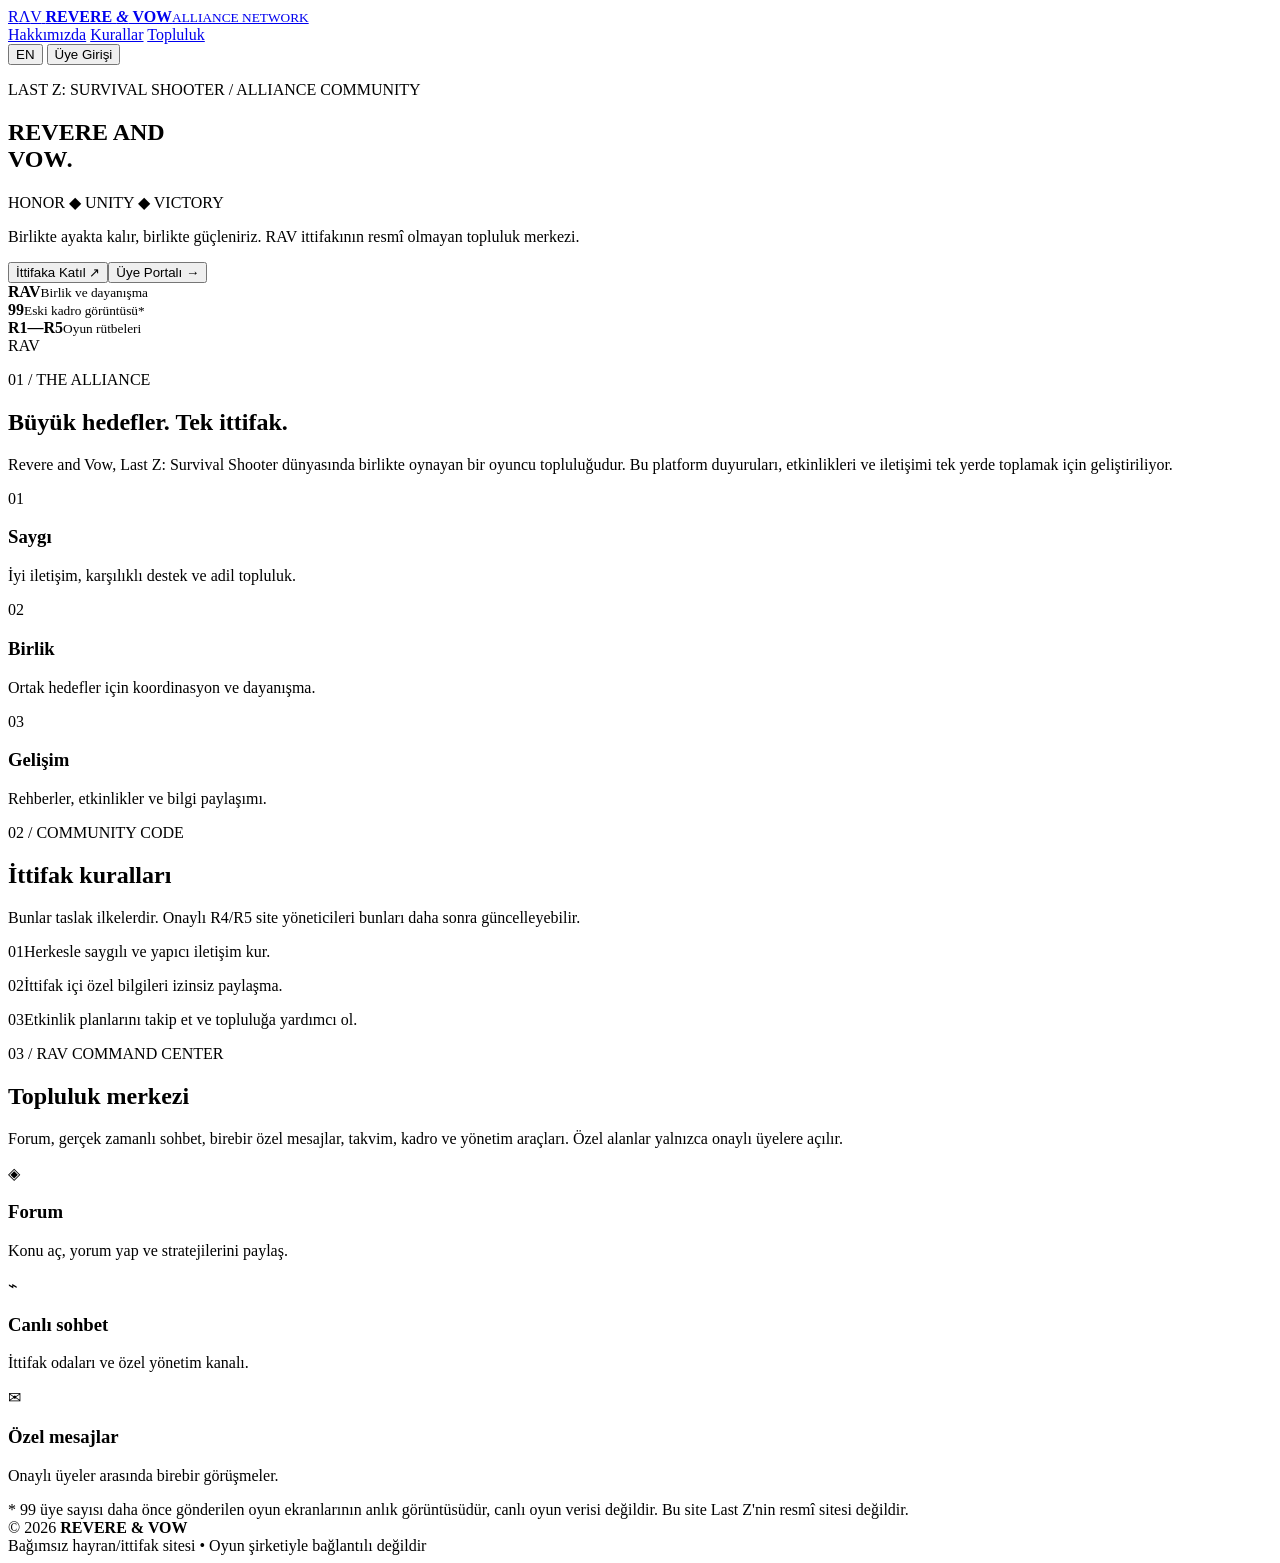
==== public/index.html @ 0aa97589 "feat: publish RAV V3 site asset public/index.html" ====
<!doctype html>
<html lang="tr">
<head>
<meta charset="utf-8" />
<meta name="viewport" content="width=device-width, initial-scale=1" />
<meta name="theme-color" content="#101418" />
<meta name="description" content="Revere and Vow (RAV) — bağımsız Last Z ittifak topluluğu." />
<title>Revere and Vow | RAV Alliance</title>
<link rel="stylesheet" href="assets/styles.css" />
</head>
<body>
<div class="topline"></div>
<header class="header">
 <div class="container headerbar">
  <a href="#home" class="brand" id="go-home" aria-label="Revere and Vow — ana sayfa">
   <span class="crest">R<span>Λ</span>V</span>
   <span><strong>REVERE <em>&</em> VOW</strong><small>ALLIANCE NETWORK</small></span>
  </a>
  <nav class="topnav" aria-label="Ana menü" id="topnav">
   <a href="#about" data-t="aboutNav">Hakkımızda</a>
   <a href="#rules" data-t="rulesNav">Kurallar</a>
   <a href="#features" data-t="featuresNav">Topluluk</a>
  </nav>
  <div class="topactions">
   <button id="lang-toggle" class="outline small" type="button" aria-label="Switch language">EN</button>
   <button id="login-top" class="gold small" type="button">Üye Girişi</button>
  </div>
 </div>
</header>
<div id="toast" role="status" aria-live="polite" class="toast" hidden></div>
<main id="public-screen">
 <section id="home" class="hero">
  <div class="mesh"></div><div class="horizon"></div>
  <div class="container hero-content">
   <p class="eyebrow"><span class="spark"></span> LAST Z: SURVIVAL SHOOTER <span class="dotsep">/</span> ALLIANCE COMMUNITY</p>
   <div class="hero-line"></div>
   <h1>REVERE <span>AND</span><br /><b>VOW</b><i class="accent">.</i></h1>
   <p class="tagline">HONOR <span>◆</span> UNITY <span>◆</span> VICTORY</p>
   <p class="hero-desc" data-t="heroDesc">Birlikte ayakta kalır, birlikte güçleniriz. RAV ittifakının resmî olmayan topluluk merkezi.</p>
   <div class="cta"><button class="gold" id="join-btn" type="button" data-t="joinBtn">İttifaka Katıl <span aria-hidden="true">↗</span></button><button class="outline" id="member-btn" type="button" data-t="memberBtn">Üye Portalı →</button></div>
   <div class="metricrow"><div><strong>RAV</strong><small data-t="metric1">Birlik ve dayanışma</small></div><div><strong>99</strong><small data-t="metric2">Eski kadro görüntüsü*</small></div><div><strong>R1—R5</strong><small data-t="metric3">Oyun rütbeleri</small></div></div>
  </div>
  <div class="hero-watermark" aria-hidden="true">RAV</div>
 </section>
 <section id="about" class="section"><div class="container"><p class="kicker">01 / THE ALLIANCE</p><h2 data-t="aboutTitle">Büyük hedefler. Tek ittifak.</h2><p class="section-intro" data-t="aboutBody">Revere and Vow, Last Z: Survival Shooter dünyasında birlikte oynayan bir oyuncu topluluğudur. Bu platform duyuruları, etkinlikleri ve iletişimi tek yerde toplamak için geliştiriliyor.</p><div class="features-grid"><article class="feature"><span>01</span><h3 data-t="card1">Saygı</h3><p data-t="card1b">İyi iletişim, karşılıklı destek ve adil topluluk.</p></article><article class="feature"><span>02</span><h3 data-t="card2">Birlik</h3><p data-t="card2b">Ortak hedefler için koordinasyon ve dayanışma.</p></article><article class="feature"><span>03</span><h3 data-t="card3">Gelişim</h3><p data-t="card3b">Rehberler, etkinlikler ve bilgi paylaşımı.</p></article></div></div></section>
 <section id="rules" class="section dark-section"><div class="container twin"><div><p class="kicker">02 / COMMUNITY CODE</p><h2 data-t="rulesTitle">İttifak kuralları</h2><p data-t="rulesIntro">Bunlar taslak ilkelerdir. Onaylı R4/R5 site yöneticileri bunları daha sonra güncelleyebilir.</p></div><div class="rules"><p><span>01</span><span data-t="ruleA">Herkesle saygılı ve yapıcı iletişim kur.</span></p><p><span>02</span><span data-t="ruleB">İttifak içi özel bilgileri izinsiz paylaşma.</span></p><p><span>03</span><span data-t="ruleC">Etkinlik planlarını takip et ve topluluğa yardımcı ol.</span></p></div></div></section>
 <section id="features" class="section"><div class="container"><p class="kicker">03 / RAV COMMAND CENTER</p><h2 data-t="communityTitle">Topluluk merkezi</h2><p class="section-intro" data-t="communityDesc">Forum, gerçek zamanlı sohbet, birebir özel mesajlar, takvim, kadro ve yönetim araçları. Özel alanlar yalnızca onaylı üyelere açılır.</p><div class="features-grid compact"><div class="feature"><span>◈</span><h3 data-t="fForum">Forum</h3><p data-t="fForumB">Konu aç, yorum yap ve stratejilerini paylaş.</p></div><div class="feature"><span>⌁</span><h3 data-t="fChat">Canlı sohbet</h3><p data-t="fChatB">İttifak odaları ve özel yönetim kanalı.</p></div><div class="feature"><span>✉</span><h3 data-t="fDM">Özel mesajlar</h3><p data-t="fDMB">Onaylı üyeler arasında birebir görüşmeler.</p></div></div></div></section>
 <div class="container disclaimer">* <span data-t="snapshotNote">99 üye sayısı daha önce gönderilen oyun ekranlarının anlık görüntüsüdür, canlı oyun verisi değildir. Bu site Last Z'nin resmî sitesi değildir.</span></div>
</main>
<main id="app-screen" hidden><div class="container" id="app-root"></div></main>
<footer><div class="container footerbar"><div>© 2026 <strong>REVERE & VOW</strong></div><div data-t="footerNote">Bağımsız hayran/ittifak sitesi • Oyun şirketiyle bağlantılı değildir</div></div></footer>
<dialog id="auth-dialog" class="auth-dialog"><button type="button" id="close-auth" class="cross" aria-label="Kapat">×</button><div id="auth-content"></div></dialog>
<script type="module" src="assets/app.js"></script>
</body>
</html>
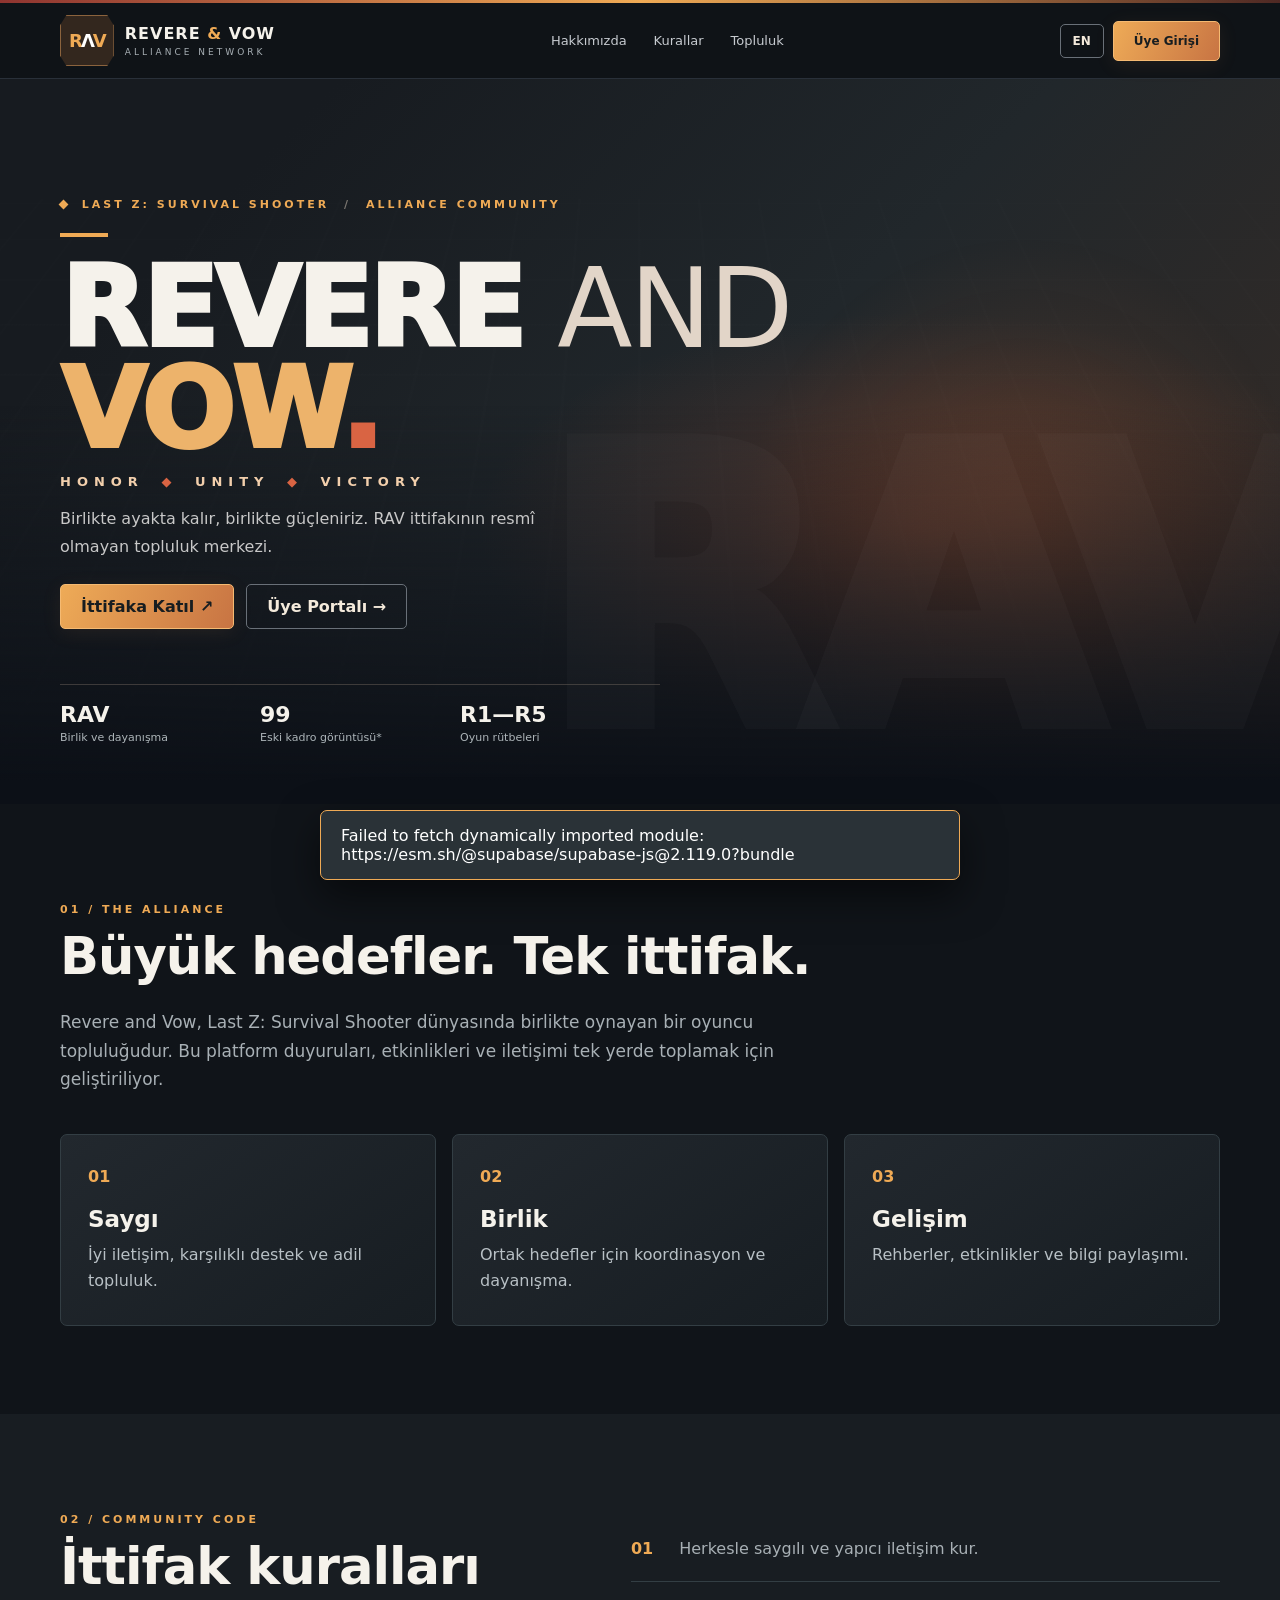
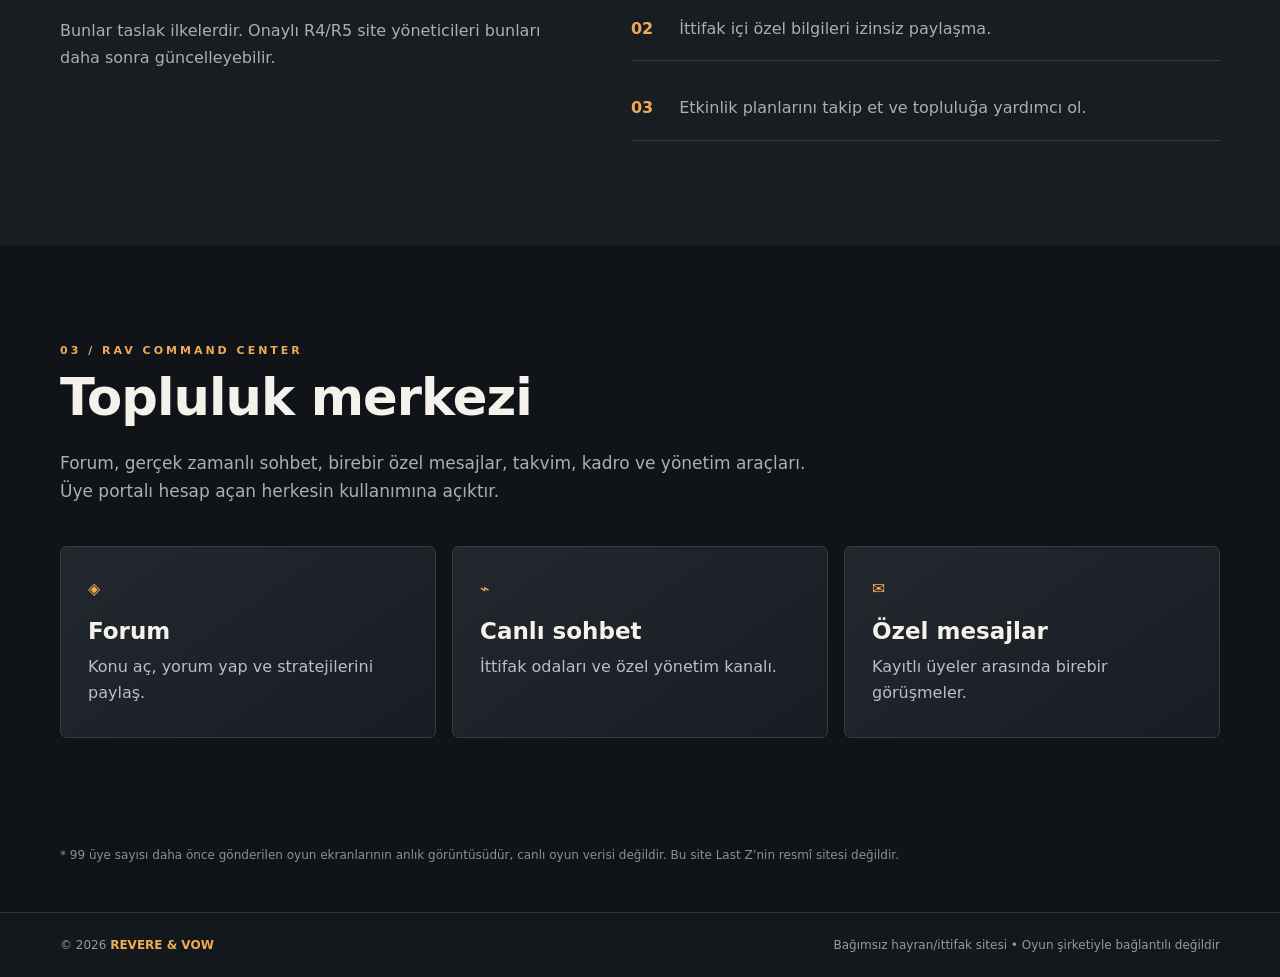
==== commit e92560a4: "feat: add alliance anthem welcome prompt and persistent player to site" ====
--- a/public/index.html
+++ b/public/index.html
@@ -50,6 +50,27 @@
 <main id="app-screen" hidden><div class="container" id="app-root"></div></main>
 <footer><div class="container footerbar"><div>© 2026 <strong>REVERE & VOW</strong></div><div data-t="footerNote">Bağımsız hayran/ittifak sitesi • Oyun şirketiyle bağlantılı değildir</div></div></footer>
 <dialog id="auth-dialog" class="auth-dialog"><button type="button" id="close-auth" class="cross" aria-label="Kapat">×</button><div id="auth-content"></div></dialog>
+<!-- Alliance anthem: playback requires visitor interaction on mobile browsers. -->
+<audio id="rav-anthem" src="assets/rav-marsi.mp3" preload="none" loop></audio>
+<aside class="rav-anthem-welcome" id="rav-music-welcome" hidden aria-label="İttifak marşı">
+ <div class="rav-anthem-welcome-label">♫ &nbsp; RAV MARŞI · ALLIANCE ANTHEM</div>
+ <p>Revere &amp; Vow marşını dinlemek ister misin?</p>
+ <div class="rav-anthem-buttons">
+  <button class="rav-anthem-start" id="rav-music-start" type="button">▶ Marşı Başlat</button>
+  <button class="rav-anthem-skip" id="rav-music-skip" type="button">Sessiz Devam Et</button>
+ </div>
+</aside>
+<div class="rav-music-player" id="rav-music-player" hidden role="group" aria-label="RAV marşı müzik kontrolü">
+ <span class="rav-music-symbol" aria-hidden="true">♫</span>
+ <div class="rav-music-info">
+  <strong>RAV MARŞI</strong>
+  <small id="rav-music-status" aria-live="polite">Marş hazır</small>
+ </div>
+ <button type="button" class="rav-music-play" id="rav-music-toggle" aria-pressed="false">▶ Marşı Çal</button>
+ <button type="button" class="rav-music-mute" id="rav-music-mute" aria-label="Sesi kapat">🔊</button>
+ <input type="range" id="rav-music-volume" aria-label="Müzik ses seviyesi" min="0" max="100" value="35" />
+</div>
+<script src="assets/music.js" defer></script>
 <script type="module" src="assets/app.js"></script>
 </body>
 </html>
--- a/public/assets/styles.css
+++ b/public/assets/styles.css
@@ -0,0 +1 @@
+:root{color-scheme:dark;--bg:#101419;--panel:#1a2025;--panel2:#20272d;--line:#333e44;--text:#f5f2eb;--muted:#a8b0b5;--gold:#efaa55;--red:#d96443;--good:#70c6a7;font-family:Inter,'Segoe UI',system-ui,Arial,sans-serif}*{box-sizing:border-box}html{scroll-behavior:smooth}body{margin:0;background:var(--bg);color:var(--text);min-width:300px}button,input,textarea,select{font:inherit}button{cursor:pointer}a{color:inherit}a:focus-visible,button:focus-visible,input:focus-visible,textarea:focus-visible,select:focus-visible{outline:2px solid var(--gold);outline-offset:3px}[hidden]{display:none!important}.container{width:min(1160px,calc(100% - 36px));margin:auto}.topline{height:3px;background:linear-gradient(90deg,#8f3430,var(--gold),#4f2924)}.header{height:76px;position:sticky;z-index:15;top:0;background:#101418ed;border-bottom:1px solid #293039;backdrop-filter:blur(12px)}.headerbar,.topactions,.brand,.topnav{display:flex;align-items:center}.headerbar{height:100%;justify-content:space-between;gap:20px}.brand{text-decoration:none;gap:11px;white-space:nowrap}.brand strong{font-size:16px;letter-spacing:1px}.brand em{font-style:normal;color:var(--gold)}.brand small{display:block;font-size:9px;letter-spacing:3px;color:var(--muted);margin-top:4px}.crest{border:1px solid #8b633d;clip-path:polygon(12% 0,88% 0,100% 20%,100% 80%,88% 100%,12% 100%,0 80%,0 20%);font-size:18px;color:var(--gold);padding:14px 8px;font-weight:900;letter-spacing:-2px;background:#33271e}.crest span{color:#fff}.topnav{gap:27px}.topnav a{font-size:13px;text-decoration:none;color:#c7cbd0}.topnav a:hover{color:var(--gold)}.topactions{gap:9px}button.gold,.gold{background:linear-gradient(115deg,#eeab57,#c87443);color:#171d20;border:1px solid #f5ba72;border-radius:5px;padding:12px 20px;font-weight:800;box-shadow:0 4px 20px #e8994e16}button.gold:hover{filter:brightness(1.08)}.outline{background:transparent;color:#f4eadb;border:1px solid #697078;border-radius:5px;padding:12px 20px;font-weight:700}.outline:hover{border-color:var(--gold)}.small{padding:9px 12px;font-size:12px}.hero{min-height:632px;position:relative;overflow:hidden;background:radial-gradient(ellipse at 72% 62%,#ab4b2b55,transparent 34%),linear-gradient(135deg,#171b20 17%,#21272b 53%,#392c25 100%)}.mesh{position:absolute;inset:0;background:repeating-linear-gradient(0deg,transparent 0 39px,#ffffff05 40px),repeating-linear-gradient(90deg,transparent 0 39px,#ffffff05 40px);transform:perspective(800px) rotateX(40deg) scale(2) translateY(150px);opacity:.45}.horizon{position:absolute;inset:0;background:linear-gradient(0deg,#0c1017 3%,transparent 55%),radial-gradient(circle at 80% 60%,#ee7b3b22,transparent 25%);pointer-events:none}.hero-content{position:relative;z-index:1;padding:108px 0 60px}.eyebrow,.kicker{font-size:11px;letter-spacing:3px;color:var(--gold);font-weight:800}.spark{display:inline-block;width:7px;height:7px;transform:rotate(45deg);background:var(--gold);margin-right:8px}.dotsep{color:#7b7771;padding:0 8px}.hero-line{height:4px;background:var(--gold);width:48px;margin:22px 0}.hero h1{font-size:clamp(50px,9vw,110px);line-height:.92;letter-spacing:-3px;margin:0;max-width:860px;font-weight:950}.hero h1 span{font-weight:250;color:#e2d5c8}.hero h1 b{font-weight:950;color:#edb36b}.hero h1 .accent{color:var(--red);font-style:normal}.tagline{letter-spacing:6px;font-size:13px;font-weight:800;color:#f2cfac}.tagline span{color:var(--red);padding:0 7px}.hero-desc{max-width:530px;color:#c8c8c8;line-height:1.7;font-size:16px}.cta{display:flex;gap:12px;flex-wrap:wrap;margin-top:24px}.metricrow{display:flex;gap:0;margin-top:55px;max-width:600px;border-top:1px solid #72675e77}.metricrow div{flex:1;padding:17px 22px 0 0}.metricrow strong{display:block;font-size:22px}.metricrow small{display:block;margin-top:4px;color:#adb5b9;font-size:11px}.hero-watermark{position:absolute;right:-2%;bottom:2%;font-size:clamp(180px,30vw,500px);line-height:1;color:#ffffff05;letter-spacing:-30px;font-weight:1000}.section{padding:88px 0}.section h2{font-size:clamp(32px,4vw,52px);line-height:1.13;letter-spacing:-1px;margin:12px 0 22px}.section-intro{max-width:760px;color:var(--muted);font-size:17px;line-height:1.7}.features-grid{display:grid;grid-template-columns:repeat(3,1fr);gap:16px;margin-top:40px}.feature{border:1px solid var(--line);padding:32px 27px;background:linear-gradient(145deg,#22282e,#171d22);border-radius:7px;min-height:180px}.feature>span{font-size:16px;color:var(--gold);font-weight:800}.feature h3{font-size:23px;margin:20px 0 10px}.feature p{color:#b8c0c5;line-height:1.6;margin:0}.dark-section{background:#181d22}.twin{display:grid;grid-template-columns:1fr 1.2fr;gap:80px}.twin>div>p:not(.kicker){color:var(--muted);line-height:1.65}.rules p{display:flex;gap:26px;align-items:flex-start;border-bottom:1px solid var(--line);padding:18px 0;color:#d1d1d1}.rules p span:first-child{color:var(--gold);font-weight:800}.disclaimer{padding:22px 0 50px;font-size:12px;color:#889196}footer{border-top:1px solid #30363d;background:#13181d}.footerbar{display:flex;justify-content:space-between;gap:25px;align-items:center;padding:25px 0;color:#929b9e;font-size:12px}.footerbar strong{color:var(--gold)}.toast{position:fixed;bottom:20px;left:50%;z-index:100;transform:translateX(-50%);background:#2a3237;color:#fff;padding:15px 20px;border:1px solid var(--gold);border-radius:7px;max-width:min(650px,90vw);box-shadow:0 16px 40px #0008}.auth-dialog{position:fixed;max-width:min(470px,94vw);width:100%;padding:30px;background:#1d2429;color:var(--text);border:1px solid #6b5945;border-radius:10px;box-shadow:0 30px 130px #000b}.auth-dialog::backdrop{background:#05080bce}.cross{position:absolute;right:16px;top:9px;font-size:27px;background:none;border:0;color:#c7c7c7}.auth-dialog h2{margin:0 0 9px}.auth-dialog p{color:var(--muted);line-height:1.55}.inputgroup{display:flex;flex-direction:column;gap:6px;margin:12px 0}.inputgroup label{color:#d5d3ce;font-size:12px;font-weight:700}.inputgroup input,.inputgroup textarea,.inputgroup select,.inputgroup .select{width:100%;padding:12px;border:1px solid #4a555e;background:#11161a;border-radius:5px;color:#f8f3ea;outline:none}.inputgroup textarea{min-height:90px;resize:vertical}.auth-dialog form button{width:100%;margin:12px 0}.auth-extras{display:flex;gap:15px;flex-wrap:wrap}.subtlebtn{background:none;border:0;color:var(--gold);padding:5px 0;font-size:13px;text-decoration:underline}.warn{color:#f5be8c;font-size:13px;padding:13px;background:#613e282b;border:1px solid #8b67488c;border-radius:7px}.success{color:var(--good)}.error{color:#f19b8e}.muted{color:var(--muted)}#app-screen{min-height:75vh;padding:35px 0 80px}.app-shell{display:grid;grid-template-columns:240px minmax(0,1fr);gap:24px}.sidebar{padding:15px;background:#1a2025;border:1px solid #2e363d;border-radius:8px;height:max-content;position:sticky;top:101px}.sidebar h3{font-size:12px;letter-spacing:2px;color:var(--gold);padding:12px 10px}.side-link{width:100%;text-align:left;display:flex;gap:11px;align-items:center;background:transparent;color:#cbd1d5;border:0;border-radius:6px;padding:12px 11px;font-size:14px}.side-link.active,.side-link:hover{background:#383021;color:#ffd09a}.panel{background:linear-gradient(145deg,#1e252b,#171c20);border:1px solid #334048;padding:23px;border-radius:8px;margin-bottom:17px;min-width:0}.panel h2,.panel h3{margin:2px 0 15px}.panel-heading{display:flex;justify-content:space-between;align-items:center;gap:12px;flex-wrap:wrap;margin-bottom:18px}.panel-heading h2{margin:0}.pill{display:inline-flex;align-items:center;white-space:nowrap;padding:4px 8px;border-radius:5px;border:1px solid #6c5138;background:#4a3320a3;color:#ffcb91;font-size:11px;font-weight:800;letter-spacing:.3px}.pill.green{background:#214e3f;color:#9ae0c5;border-color:#3f806a}.pill.gray{background:#343b41;color:#c7d0d4;border-color:#4b565f}.toolbar{display:flex;flex-wrap:wrap;gap:9px;margin:16px 0}.toolbar>*{min-width:0}.toolbar input,.toolbar select{padding:10px;background:#10171c;color:#eee;border:1px solid #46515a;border-radius:5px}.toolbar input{flex:1;min-width:150px}.listline{display:flex;justify-content:space-between;align-items:center;gap:15px;padding:15px 2px;border-bottom:1px solid #333c43;min-width:0}.listline:last-child{border-bottom:0}.listline strong{display:block;overflow-wrap:anywhere}.listline small{color:var(--muted)}.listline p{margin:4px 0 0;white-space:pre-wrap;color:#c9cdd0;overflow-wrap:anywhere}.actions{display:flex;align-items:center;flex-wrap:wrap;gap:7px}.actions button,.mini-btn{padding:8px 10px;border:1px solid #65605c;background:#282f32;color:#f5f1e9;border-radius:5px;font-size:12px}.actions button:hover,.mini-btn:hover{border-color:var(--gold)}.btn-danger{color:#ffb5aa!important;border-color:#914b43!important}.new-post{padding:20px;border:1px dashed #65523a;border-radius:7px;margin:15px 0;background:#2d272122}.grid-stats{display:grid;grid-template-columns:repeat(3,1fr);gap:12px;margin-bottom:15px}.stat{padding:20px;border:1px solid #403f38;background:#22272b;border-radius:7px}.stat strong{display:block;color:var(--gold);font-size:25px}.stat small{color:var(--muted)}.message-feed{min-height:150px;max-height:500px;overflow-y:auto;border:1px solid #333d45;background:#11171b;padding:12px;border-radius:6px;margin:12px 0}.bubble{margin:10px 0;padding:10px 12px;border-left:2px solid #76614b;background:#1c2529;border-radius:4px}.bubble.mine{border-left-color:var(--gold);background:#2a2822}.bubble small{color:#d8ac77;display:block;margin-bottom:4px}.bubble p{margin:0;white-space:pre-wrap;overflow-wrap:anywhere}.message-send{display:flex;gap:7px}.message-send input{flex:1;min-width:0;padding:11px;border:1px solid #4b555e;border-radius:5px;background:#0e1419;color:#fff}.notice{border:1px solid #68563e;background:#372b1e78;border-radius:7px;padding:17px;line-height:1.6}.status-row{display:flex;gap:10px;align-items:center;flex-wrap:wrap;margin-top:8px}.stack{display:grid;gap:12px}.post-body{white-space:pre-wrap;color:#c9cdd0;line-height:1.65;overflow-wrap:anywhere}.muted-foot{font-size:11px;color:#98a2a8;padding-top:20px}.back{background:none;border:0;color:var(--gold);padding:0 0 14px}.flex-grow{flex:1}.loader{color:var(--muted);padding:10px}.tablewrap{overflow-x:auto}.roster-table{width:100%;border-collapse:collapse;min-width:580px}.roster-table td,.roster-table th{text-align:left;border-bottom:1px solid #34414a;padding:12px 9px;font-size:13px}.roster-table th{color:var(--gold);font-size:11px;letter-spacing:1px}.truncate{max-width:220px;overflow-wrap:anywhere}.tabs{display:flex;gap:6px;flex-wrap:wrap}.tabs button.active{background:#674929;border-color:#d9a15d}.form-row{display:flex;gap:10px;flex-wrap:wrap}.form-row>*{flex:1;min-width:180px}input[type="datetime-local"]{color-scheme:dark}.empty{padding:25px 10px;color:#b0b8ba;text-align:center}.note-sm{font-size:12px;color:#aab3b8}.linklike{color:var(--gold);background:none;border:0;text-decoration:underline;padding:2px}.home-exit{padding:0 10px 10px}.form-btn{margin-top:10px}.badge-count{display:inline-block;font-size:11px;margin-left:6px;background:#9d503a;padding:3px 6px;border-radius:7px}.banner{padding:26px;background:radial-gradient(circle at right,#c9763c22,transparent 45%),linear-gradient(125deg,#322c28,#1d2227);border:1px solid #7f5d3c;border-radius:8px;margin-bottom:16px}.banner p{margin-bottom:0}.section-title{font-size:12px;letter-spacing:1.8px;color:var(--gold);text-transform:uppercase}.spacer{height:12px}@media(max-width:860px){.topnav{display:none}.hero-content{padding:95px 0 50px}.hero{min-height:595px}.twin{grid-template-columns:1fr;gap:20px}.app-shell{grid-template-columns:1fr}.sidebar{position:static;display:flex;gap:5px;overflow-x:auto;padding:8px}.sidebar h3,.home-exit{display:none}.side-link{flex:0 0 auto;width:auto;white-space:nowrap;padding:10px}.section{padding:64px 0}}@media(max-width:630px){.brand strong{font-size:12px}.brand small{font-size:7px;letter-spacing:2px}.crest{font-size:13px;padding:12px 6px}.header{height:65px}.topactions button.small{padding:8px}.hero h1{letter-spacing:-2px}.hero-content{padding-top:80px}.hero-desc{font-size:15px}.tagline{letter-spacing:2px;font-size:11px}.features-grid,.grid-stats{grid-template-columns:1fr}.feature{min-height:140px}.section{padding:55px 0}.container{width:min(100% - 25px,1160px)}.footerbar{display:block}.footerbar div{margin-bottom:7px}.listline{align-items:flex-start}.listline .actions{justify-content:flex-end}.panel{padding:16px}.metricrow div{padding-right:10px}.metricrow strong{font-size:18px}}@media(prefers-reduced-motion:reduce){*{scroll-behavior:auto!important;transition:none!important}}
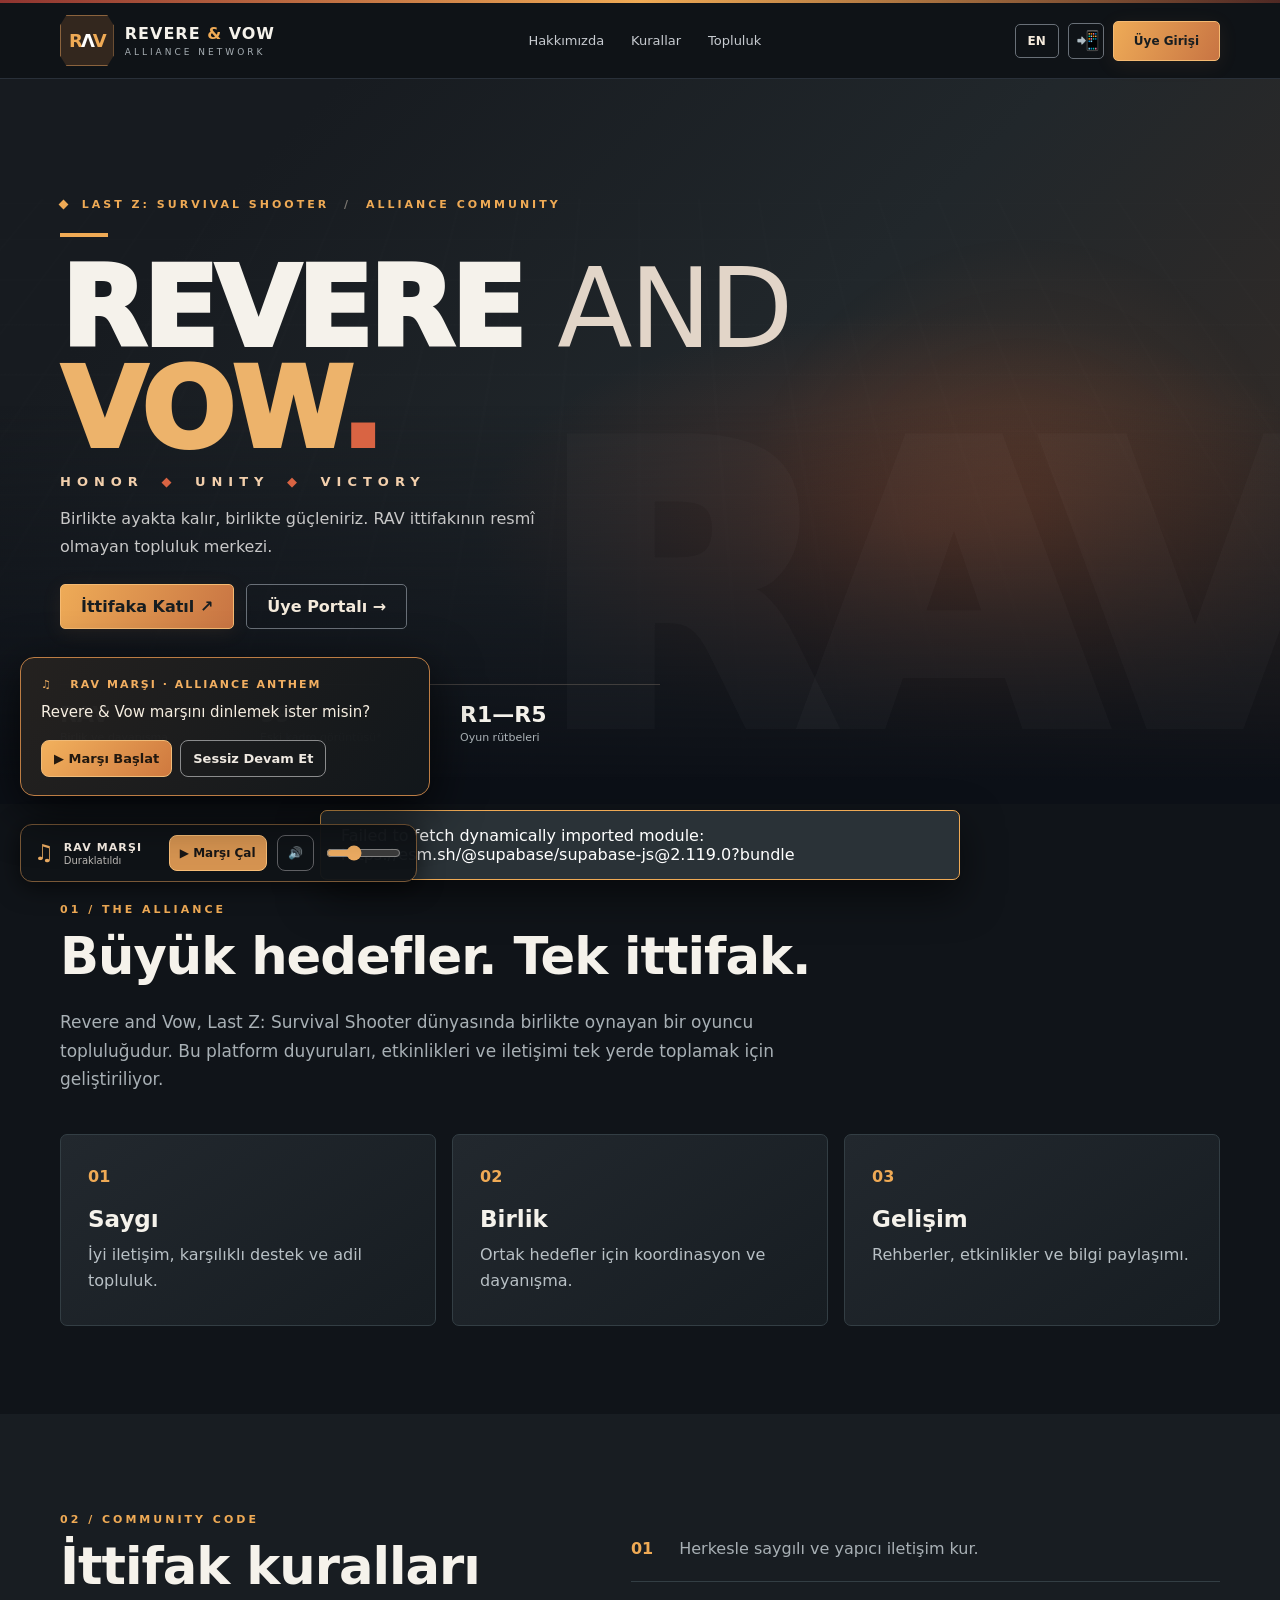
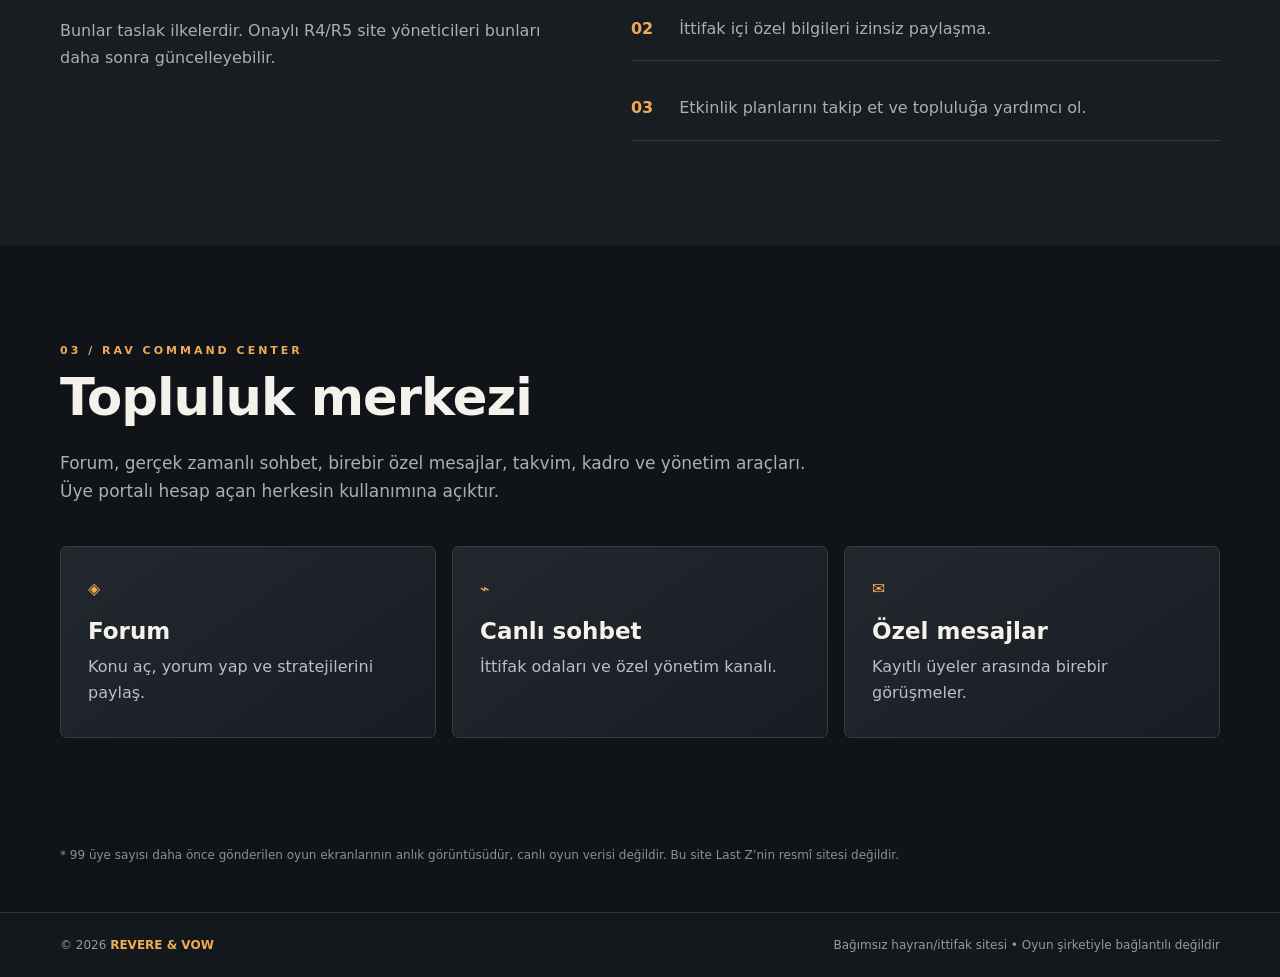
==== commit f49825bd: "feat: installable RAV PWA with branded icons, offline fallback, and safe cache policy" ====
--- a/public/index.html
+++ b/public/index.html
@@ -4,6 +4,12 @@
 <meta charset="utf-8" />
 <meta name="viewport" content="width=device-width, initial-scale=1" />
 <meta name="theme-color" content="#101418" />
+<meta name="application-name" content="RAV Alliance" />
+<meta name="apple-mobile-web-app-capable" content="yes" />
+<meta name="apple-mobile-web-app-status-bar-style" content="black-translucent" />
+<link rel="manifest" href="/manifest.webmanifest" />
+<link rel="icon" type="image/svg+xml" href="/icons/icon.svg" />
+<link rel="apple-touch-icon" sizes="180x180" href="/icons/apple-touch-icon.png" />
 <meta name="description" content="Revere and Vow (RAV) — bağımsız Last Z ittifak topluluğu." />
 <title>Revere and Vow | RAV Alliance</title>
 <link rel="stylesheet" href="assets/styles.css" />
@@ -23,6 +29,7 @@
   </nav>
   <div class="topactions">
    <button id="lang-toggle" class="outline small" type="button" aria-label="Switch language">EN</button>
+   <button id="pwa-install" class="outline small pwa-install-btn" type="button" title="RAV uygulamasını yükle" aria-label="RAV uygulamasını yükle" hidden>📲</button>
    <button id="login-top" class="gold small" type="button">Üye Girişi</button>
   </div>
  </div>
@@ -50,6 +57,11 @@
 <main id="app-screen" hidden><div class="container" id="app-root"></div></main>
 <footer><div class="container footerbar"><div>© 2026 <strong>REVERE & VOW</strong></div><div data-t="footerNote">Bağımsız hayran/ittifak sitesi • Oyun şirketiyle bağlantılı değildir</div></div></footer>
 <dialog id="auth-dialog" class="auth-dialog"><button type="button" id="close-auth" class="cross" aria-label="Kapat">×</button><div id="auth-content"></div></dialog>
+<dialog id="pwa-help" class="pwa-help" aria-labelledby="pwa-help-title">
+ <div class="pwa-help-head"><img src="/icons/icon-192.png" width="54" height="54" alt="RAV simgesi"><div><h2 id="pwa-help-title">RAV Uygulamasını Yükle</h2><p>Revere & Vow ana ekranında</p></div></div>
+ <p id="pwa-help-text">Chrome menüsünü (⋮) açıp "Ana ekrana ekle" veya "Uygulamayı yükle" seçeneğini kullan.</p>
+ <button type="button" id="pwa-help-close" class="gold">Anladım</button>
+</dialog>
 <!-- Alliance anthem: playback requires visitor interaction on mobile browsers. -->
 <audio id="rav-anthem" src="assets/rav-marsi.mp3" preload="none" loop></audio>
 <aside class="rav-anthem-welcome" id="rav-music-welcome" hidden aria-label="İttifak marşı">
@@ -70,6 +82,7 @@
  <button type="button" class="rav-music-mute" id="rav-music-mute" aria-label="Sesi kapat">🔊</button>
  <input type="range" id="rav-music-volume" aria-label="Müzik ses seviyesi" min="0" max="100" value="35" />
 </div>
+<script src="assets/pwa.js" defer></script>
 <script src="assets/music.js" defer></script>
 <script type="module" src="assets/app.js"></script>
 </body>
--- a/public/assets/styles.css
+++ b/public/assets/styles.css
@@ -1 +1,55 @@
 :root{color-scheme:dark;--bg:#101419;--panel:#1a2025;--panel2:#20272d;--line:#333e44;--text:#f5f2eb;--muted:#a8b0b5;--gold:#efaa55;--red:#d96443;--good:#70c6a7;font-family:Inter,'Segoe UI',system-ui,Arial,sans-serif}*{box-sizing:border-box}html{scroll-behavior:smooth}body{margin:0;background:var(--bg);color:var(--text);min-width:300px}button,input,textarea,select{font:inherit}button{cursor:pointer}a{color:inherit}a:focus-visible,button:focus-visible,input:focus-visible,textarea:focus-visible,select:focus-visible{outline:2px solid var(--gold);outline-offset:3px}[hidden]{display:none!important}.container{width:min(1160px,calc(100% - 36px));margin:auto}.topline{height:3px;background:linear-gradient(90deg,#8f3430,var(--gold),#4f2924)}.header{height:76px;position:sticky;z-index:15;top:0;background:#101418ed;border-bottom:1px solid #293039;backdrop-filter:blur(12px)}.headerbar,.topactions,.brand,.topnav{display:flex;align-items:center}.headerbar{height:100%;justify-content:space-between;gap:20px}.brand{text-decoration:none;gap:11px;white-space:nowrap}.brand strong{font-size:16px;letter-spacing:1px}.brand em{font-style:normal;color:var(--gold)}.brand small{display:block;font-size:9px;letter-spacing:3px;color:var(--muted);margin-top:4px}.crest{border:1px solid #8b633d;clip-path:polygon(12% 0,88% 0,100% 20%,100% 80%,88% 100%,12% 100%,0 80%,0 20%);font-size:18px;color:var(--gold);padding:14px 8px;font-weight:900;letter-spacing:-2px;background:#33271e}.crest span{color:#fff}.topnav{gap:27px}.topnav a{font-size:13px;text-decoration:none;color:#c7cbd0}.topnav a:hover{color:var(--gold)}.topactions{gap:9px}button.gold,.gold{background:linear-gradient(115deg,#eeab57,#c87443);color:#171d20;border:1px solid #f5ba72;border-radius:5px;padding:12px 20px;font-weight:800;box-shadow:0 4px 20px #e8994e16}button.gold:hover{filter:brightness(1.08)}.outline{background:transparent;color:#f4eadb;border:1px solid #697078;border-radius:5px;padding:12px 20px;font-weight:700}.outline:hover{border-color:var(--gold)}.small{padding:9px 12px;font-size:12px}.hero{min-height:632px;position:relative;overflow:hidden;background:radial-gradient(ellipse at 72% 62%,#ab4b2b55,transparent 34%),linear-gradient(135deg,#171b20 17%,#21272b 53%,#392c25 100%)}.mesh{position:absolute;inset:0;background:repeating-linear-gradient(0deg,transparent 0 39px,#ffffff05 40px),repeating-linear-gradient(90deg,transparent 0 39px,#ffffff05 40px);transform:perspective(800px) rotateX(40deg) scale(2) translateY(150px);opacity:.45}.horizon{position:absolute;inset:0;background:linear-gradient(0deg,#0c1017 3%,transparent 55%),radial-gradient(circle at 80% 60%,#ee7b3b22,transparent 25%);pointer-events:none}.hero-content{position:relative;z-index:1;padding:108px 0 60px}.eyebrow,.kicker{font-size:11px;letter-spacing:3px;color:var(--gold);font-weight:800}.spark{display:inline-block;width:7px;height:7px;transform:rotate(45deg);background:var(--gold);margin-right:8px}.dotsep{color:#7b7771;padding:0 8px}.hero-line{height:4px;background:var(--gold);width:48px;margin:22px 0}.hero h1{font-size:clamp(50px,9vw,110px);line-height:.92;letter-spacing:-3px;margin:0;max-width:860px;font-weight:950}.hero h1 span{font-weight:250;color:#e2d5c8}.hero h1 b{font-weight:950;color:#edb36b}.hero h1 .accent{color:var(--red);font-style:normal}.tagline{letter-spacing:6px;font-size:13px;font-weight:800;color:#f2cfac}.tagline span{color:var(--red);padding:0 7px}.hero-desc{max-width:530px;color:#c8c8c8;line-height:1.7;font-size:16px}.cta{display:flex;gap:12px;flex-wrap:wrap;margin-top:24px}.metricrow{display:flex;gap:0;margin-top:55px;max-width:600px;border-top:1px solid #72675e77}.metricrow div{flex:1;padding:17px 22px 0 0}.metricrow strong{display:block;font-size:22px}.metricrow small{display:block;margin-top:4px;color:#adb5b9;font-size:11px}.hero-watermark{position:absolute;right:-2%;bottom:2%;font-size:clamp(180px,30vw,500px);line-height:1;color:#ffffff05;letter-spacing:-30px;font-weight:1000}.section{padding:88px 0}.section h2{font-size:clamp(32px,4vw,52px);line-height:1.13;letter-spacing:-1px;margin:12px 0 22px}.section-intro{max-width:760px;color:var(--muted);font-size:17px;line-height:1.7}.features-grid{display:grid;grid-template-columns:repeat(3,1fr);gap:16px;margin-top:40px}.feature{border:1px solid var(--line);padding:32px 27px;background:linear-gradient(145deg,#22282e,#171d22);border-radius:7px;min-height:180px}.feature>span{font-size:16px;color:var(--gold);font-weight:800}.feature h3{font-size:23px;margin:20px 0 10px}.feature p{color:#b8c0c5;line-height:1.6;margin:0}.dark-section{background:#181d22}.twin{display:grid;grid-template-columns:1fr 1.2fr;gap:80px}.twin>div>p:not(.kicker){color:var(--muted);line-height:1.65}.rules p{display:flex;gap:26px;align-items:flex-start;border-bottom:1px solid var(--line);padding:18px 0;color:#d1d1d1}.rules p span:first-child{color:var(--gold);font-weight:800}.disclaimer{padding:22px 0 50px;font-size:12px;color:#889196}footer{border-top:1px solid #30363d;background:#13181d}.footerbar{display:flex;justify-content:space-between;gap:25px;align-items:center;padding:25px 0;color:#929b9e;font-size:12px}.footerbar strong{color:var(--gold)}.toast{position:fixed;bottom:20px;left:50%;z-index:100;transform:translateX(-50%);background:#2a3237;color:#fff;padding:15px 20px;border:1px solid var(--gold);border-radius:7px;max-width:min(650px,90vw);box-shadow:0 16px 40px #0008}.auth-dialog{position:fixed;max-width:min(470px,94vw);width:100%;padding:30px;background:#1d2429;color:var(--text);border:1px solid #6b5945;border-radius:10px;box-shadow:0 30px 130px #000b}.auth-dialog::backdrop{background:#05080bce}.cross{position:absolute;right:16px;top:9px;font-size:27px;background:none;border:0;color:#c7c7c7}.auth-dialog h2{margin:0 0 9px}.auth-dialog p{color:var(--muted);line-height:1.55}.inputgroup{display:flex;flex-direction:column;gap:6px;margin:12px 0}.inputgroup label{color:#d5d3ce;font-size:12px;font-weight:700}.inputgroup input,.inputgroup textarea,.inputgroup select,.inputgroup .select{width:100%;padding:12px;border:1px solid #4a555e;background:#11161a;border-radius:5px;color:#f8f3ea;outline:none}.inputgroup textarea{min-height:90px;resize:vertical}.auth-dialog form button{width:100%;margin:12px 0}.auth-extras{display:flex;gap:15px;flex-wrap:wrap}.subtlebtn{background:none;border:0;color:var(--gold);padding:5px 0;font-size:13px;text-decoration:underline}.warn{color:#f5be8c;font-size:13px;padding:13px;background:#613e282b;border:1px solid #8b67488c;border-radius:7px}.success{color:var(--good)}.error{color:#f19b8e}.muted{color:var(--muted)}#app-screen{min-height:75vh;padding:35px 0 80px}.app-shell{display:grid;grid-template-columns:240px minmax(0,1fr);gap:24px}.sidebar{padding:15px;background:#1a2025;border:1px solid #2e363d;border-radius:8px;height:max-content;position:sticky;top:101px}.sidebar h3{font-size:12px;letter-spacing:2px;color:var(--gold);padding:12px 10px}.side-link{width:100%;text-align:left;display:flex;gap:11px;align-items:center;background:transparent;color:#cbd1d5;border:0;border-radius:6px;padding:12px 11px;font-size:14px}.side-link.active,.side-link:hover{background:#383021;color:#ffd09a}.panel{background:linear-gradient(145deg,#1e252b,#171c20);border:1px solid #334048;padding:23px;border-radius:8px;margin-bottom:17px;min-width:0}.panel h2,.panel h3{margin:2px 0 15px}.panel-heading{display:flex;justify-content:space-between;align-items:center;gap:12px;flex-wrap:wrap;margin-bottom:18px}.panel-heading h2{margin:0}.pill{display:inline-flex;align-items:center;white-space:nowrap;padding:4px 8px;border-radius:5px;border:1px solid #6c5138;background:#4a3320a3;color:#ffcb91;font-size:11px;font-weight:800;letter-spacing:.3px}.pill.green{background:#214e3f;color:#9ae0c5;border-color:#3f806a}.pill.gray{background:#343b41;color:#c7d0d4;border-color:#4b565f}.toolbar{display:flex;flex-wrap:wrap;gap:9px;margin:16px 0}.toolbar>*{min-width:0}.toolbar input,.toolbar select{padding:10px;background:#10171c;color:#eee;border:1px solid #46515a;border-radius:5px}.toolbar input{flex:1;min-width:150px}.listline{display:flex;justify-content:space-between;align-items:center;gap:15px;padding:15px 2px;border-bottom:1px solid #333c43;min-width:0}.listline:last-child{border-bottom:0}.listline strong{display:block;overflow-wrap:anywhere}.listline small{color:var(--muted)}.listline p{margin:4px 0 0;white-space:pre-wrap;color:#c9cdd0;overflow-wrap:anywhere}.actions{display:flex;align-items:center;flex-wrap:wrap;gap:7px}.actions button,.mini-btn{padding:8px 10px;border:1px solid #65605c;background:#282f32;color:#f5f1e9;border-radius:5px;font-size:12px}.actions button:hover,.mini-btn:hover{border-color:var(--gold)}.btn-danger{color:#ffb5aa!important;border-color:#914b43!important}.new-post{padding:20px;border:1px dashed #65523a;border-radius:7px;margin:15px 0;background:#2d272122}.grid-stats{display:grid;grid-template-columns:repeat(3,1fr);gap:12px;margin-bottom:15px}.stat{padding:20px;border:1px solid #403f38;background:#22272b;border-radius:7px}.stat strong{display:block;color:var(--gold);font-size:25px}.stat small{color:var(--muted)}.message-feed{min-height:150px;max-height:500px;overflow-y:auto;border:1px solid #333d45;background:#11171b;padding:12px;border-radius:6px;margin:12px 0}.bubble{margin:10px 0;padding:10px 12px;border-left:2px solid #76614b;background:#1c2529;border-radius:4px}.bubble.mine{border-left-color:var(--gold);background:#2a2822}.bubble small{color:#d8ac77;display:block;margin-bottom:4px}.bubble p{margin:0;white-space:pre-wrap;overflow-wrap:anywhere}.message-send{display:flex;gap:7px}.message-send input{flex:1;min-width:0;padding:11px;border:1px solid #4b555e;border-radius:5px;background:#0e1419;color:#fff}.notice{border:1px solid #68563e;background:#372b1e78;border-radius:7px;padding:17px;line-height:1.6}.status-row{display:flex;gap:10px;align-items:center;flex-wrap:wrap;margin-top:8px}.stack{display:grid;gap:12px}.post-body{white-space:pre-wrap;color:#c9cdd0;line-height:1.65;overflow-wrap:anywhere}.muted-foot{font-size:11px;color:#98a2a8;padding-top:20px}.back{background:none;border:0;color:var(--gold);padding:0 0 14px}.flex-grow{flex:1}.loader{color:var(--muted);padding:10px}.tablewrap{overflow-x:auto}.roster-table{width:100%;border-collapse:collapse;min-width:580px}.roster-table td,.roster-table th{text-align:left;border-bottom:1px solid #34414a;padding:12px 9px;font-size:13px}.roster-table th{color:var(--gold);font-size:11px;letter-spacing:1px}.truncate{max-width:220px;overflow-wrap:anywhere}.tabs{display:flex;gap:6px;flex-wrap:wrap}.tabs button.active{background:#674929;border-color:#d9a15d}.form-row{display:flex;gap:10px;flex-wrap:wrap}.form-row>*{flex:1;min-width:180px}input[type="datetime-local"]{color-scheme:dark}.empty{padding:25px 10px;color:#b0b8ba;text-align:center}.note-sm{font-size:12px;color:#aab3b8}.linklike{color:var(--gold);background:none;border:0;text-decoration:underline;padding:2px}.home-exit{padding:0 10px 10px}.form-btn{margin-top:10px}.badge-count{display:inline-block;font-size:11px;margin-left:6px;background:#9d503a;padding:3px 6px;border-radius:7px}.banner{padding:26px;background:radial-gradient(circle at right,#c9763c22,transparent 45%),linear-gradient(125deg,#322c28,#1d2227);border:1px solid #7f5d3c;border-radius:8px;margin-bottom:16px}.banner p{margin-bottom:0}.section-title{font-size:12px;letter-spacing:1.8px;color:var(--gold);text-transform:uppercase}.spacer{height:12px}@media(max-width:860px){.topnav{display:none}.hero-content{padding:95px 0 50px}.hero{min-height:595px}.twin{grid-template-columns:1fr;gap:20px}.app-shell{grid-template-columns:1fr}.sidebar{position:static;display:flex;gap:5px;overflow-x:auto;padding:8px}.sidebar h3,.home-exit{display:none}.side-link{flex:0 0 auto;width:auto;white-space:nowrap;padding:10px}.section{padding:64px 0}}@media(max-width:630px){.brand strong{font-size:12px}.brand small{font-size:7px;letter-spacing:2px}.crest{font-size:13px;padding:12px 6px}.header{height:65px}.topactions button.small{padding:8px}.hero h1{letter-spacing:-2px}.hero-content{padding-top:80px}.hero-desc{font-size:15px}.tagline{letter-spacing:2px;font-size:11px}.features-grid,.grid-stats{grid-template-columns:1fr}.feature{min-height:140px}.section{padding:55px 0}.container{width:min(100% - 25px,1160px)}.footerbar{display:block}.footerbar div{margin-bottom:7px}.listline{align-items:flex-start}.listline .actions{justify-content:flex-end}.panel{padding:16px}.metricrow div{padding-right:10px}.metricrow strong{font-size:18px}}@media(prefers-reduced-motion:reduce){*{scroll-behavior:auto!important;transition:none!important}}
+
+
+
+/* RAV anthem controls — dark charcoal and warm copper */
+.rav-anthem-welcome[hidden],.rav-music-player[hidden]{display:none!important}
+.rav-anthem-welcome{position:fixed;bottom:104px;left:20px;z-index:1201;width:min(410px,calc(100vw - 40px));padding:20px 20px 18px;background:linear-gradient(125deg,rgba(37,34,32,.98),rgba(18,23,27,.99));border:1px solid #bd7d44;border-radius:14px;box-shadow:0 14px 50px #000b;color:#f6eee1}
+.rav-anthem-welcome-label{font-size:11px;letter-spacing:2px;color:#f2af61;font-weight:700}
+.rav-anthem-welcome p{margin:10px 0 17px;font-size:15px;line-height:1.5}
+.rav-anthem-buttons{display:flex;gap:8px;flex-wrap:wrap}
+.rav-anthem-buttons button{padding:10px 12px;border-radius:8px;font-weight:700;font-size:13px;cursor:pointer}
+.rav-anthem-start{background:linear-gradient(130deg,#f2b15d,#cf793f);color:#22180f;border:1px solid #f0bb78}
+.rav-anthem-skip{background:transparent;border:1px solid #8b8c8d;color:#efe9e1}
+.rav-music-player{position:fixed;bottom:18px;left:20px;z-index:1200;display:flex;align-items:center;gap:10px;max-width:calc(100vw - 40px);width:max-content;padding:10px 13px;background:rgba(16,20,24,.97);border:1px solid #795837;border-radius:12px;box-shadow:0 5px 24px #0009;color:#f8efe5}
+.rav-music-symbol{font-size:22px;line-height:1;color:#e9aa61}
+.rav-music-info{min-width:95px;display:flex;flex-direction:column;gap:1px}
+.rav-music-info strong{font-size:11px;letter-spacing:1.1px}
+.rav-music-info small{font-size:10px;color:#bcb9b5}
+.rav-music-player button{font-size:12px;border-radius:8px;min-height:36px;cursor:pointer}
+.rav-music-play{background:#d69451;color:#171616;padding:8px 10px;border:1px solid #f7bd77;font-weight:700;white-space:nowrap}
+.rav-music-mute{background:transparent;border:1px solid #5f6064;color:#fff;width:37px;flex:0 0 37px}
+#rav-music-volume{width:75px;min-width:40px;accent-color:#edac62;cursor:pointer}
+@media(max-width:520px){
+ .rav-anthem-welcome{left:12px;bottom:97px;width:calc(100vw - 24px);padding:17px}
+ .rav-music-player{left:12px;bottom:12px;gap:6px;max-width:calc(100vw - 24px);width:calc(100vw - 24px);padding:8px 9px}
+ .rav-music-info{min-width:75px;flex:1}
+ .rav-music-play{padding:8px 7px}
+ #rav-music-volume{width:60px}
+ .rav-music-symbol{font-size:18px}
+}
+
+
+/* On-demand general chat translation */
+.chat-translate-wrap{margin-top:9px;padding-top:5px;border-top:1px solid rgba(232,166,88,.2)}
+.chat-translate-wrap button{font-size:12px;color:#f2b261;min-height:31px;padding:5px 9px}
+.chat-translation:not(:empty){margin:8px 0 4px;padding:12px 13px;background:rgba(15,22,27,.85);border:1px solid rgba(242,178,97,.38);border-left:3px solid #e0a050;border-radius:8px;overflow-wrap:anywhere}
+.chat-translated-text{color:#f2f0ea;white-space:pre-wrap;line-height:1.6;margin:3px 0 11px}
+.chat-translation .inputgroup{display:flex;align-items:center;flex-wrap:wrap;gap:7px;margin:6px 0}
+.chat-translation .inputgroup label{font-size:12px;color:#e7c18a;flex:1}
+.chat-translation .inputgroup select{font-size:12px;background:#141b21;border:1px solid #715c45;color:#f0eae3;max-width:180px;padding:7px;border-radius:6px}
+.chat-translation .note-sm{font-size:11px;margin:7px 0 0;line-height:1.55;color:#c6bfb5}
+
+/* Installable RAV PWA */
+.pwa-install-btn{width:36px;height:36px;padding:7px!important;display:grid;place-items:center;font-size:19px;line-height:1;flex:0 0 36px}
+.pwa-install-btn[hidden]{display:none!important}
+.pwa-install-btn:hover{border-color:#efa955;background:#f1a6501a}
+.pwa-help{width:min(425px,calc(100% - 24px));max-height:calc(100dvh - 35px);background:#1b2025;border:1px solid #ac7541;border-radius:14px;color:#f4f0ea;padding:24px;box-shadow:0 20px 70px #000b}
+.pwa-help::backdrop{background:#000a}
+.pwa-help-head{display:flex;align-items:center;gap:14px;margin-bottom:18px}
+.pwa-help-head img{border-radius:13px;flex-shrink:0}
+.pwa-help-head h2{font-size:18px;line-height:1.2;margin:0 0 5px}
+.pwa-help-head p{font-size:13px;color:#c6c0b8;margin:0}
+.pwa-help>p{font-size:14px;line-height:1.7;margin:8px 0 20px}
+.pwa-help button{width:100%}
+@media(max-width:480px){.headerbar{gap:7px}.topactions{gap:5px}.pwa-install-btn{width:32px;height:34px;flex-basis:32px;font-size:17px}.brand{gap:7px}.brand strong{font-size:11px}.brand small{letter-spacing:1.2px}.topactions button.small{padding:7px!important}}
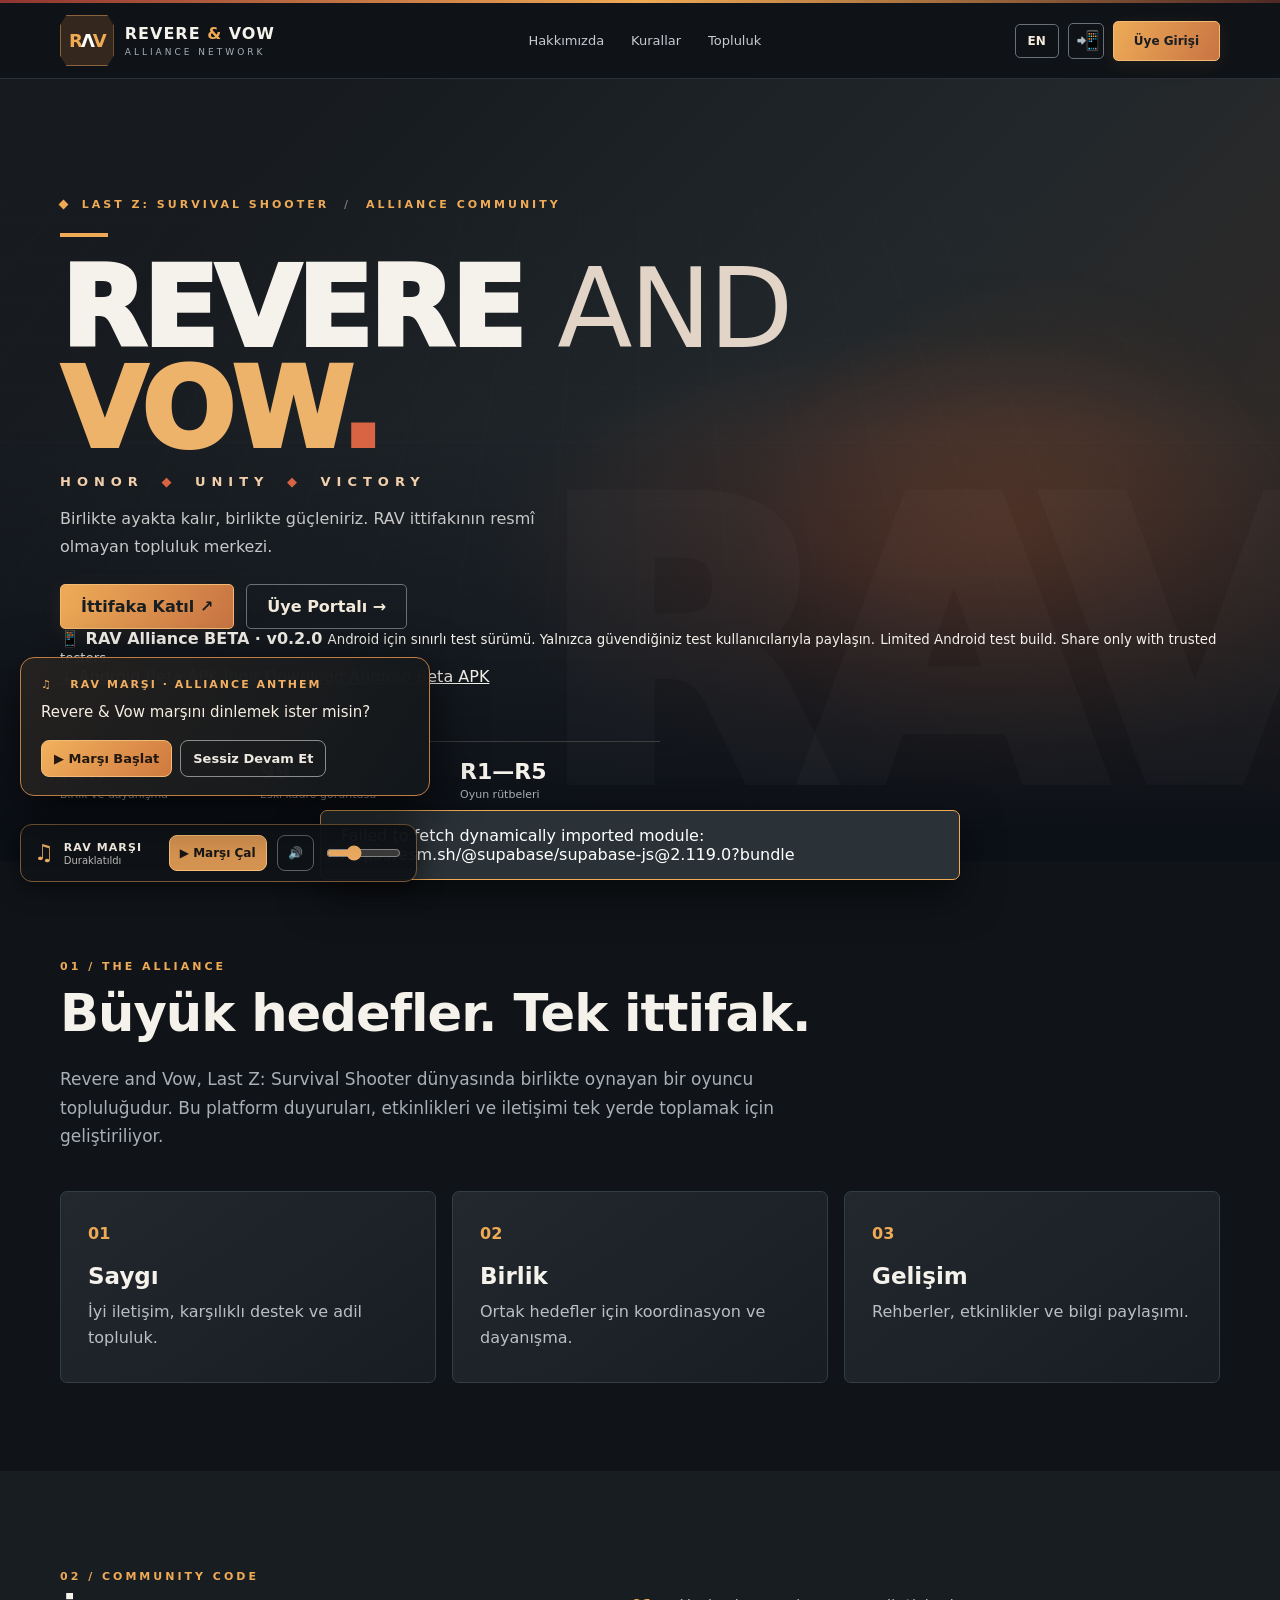
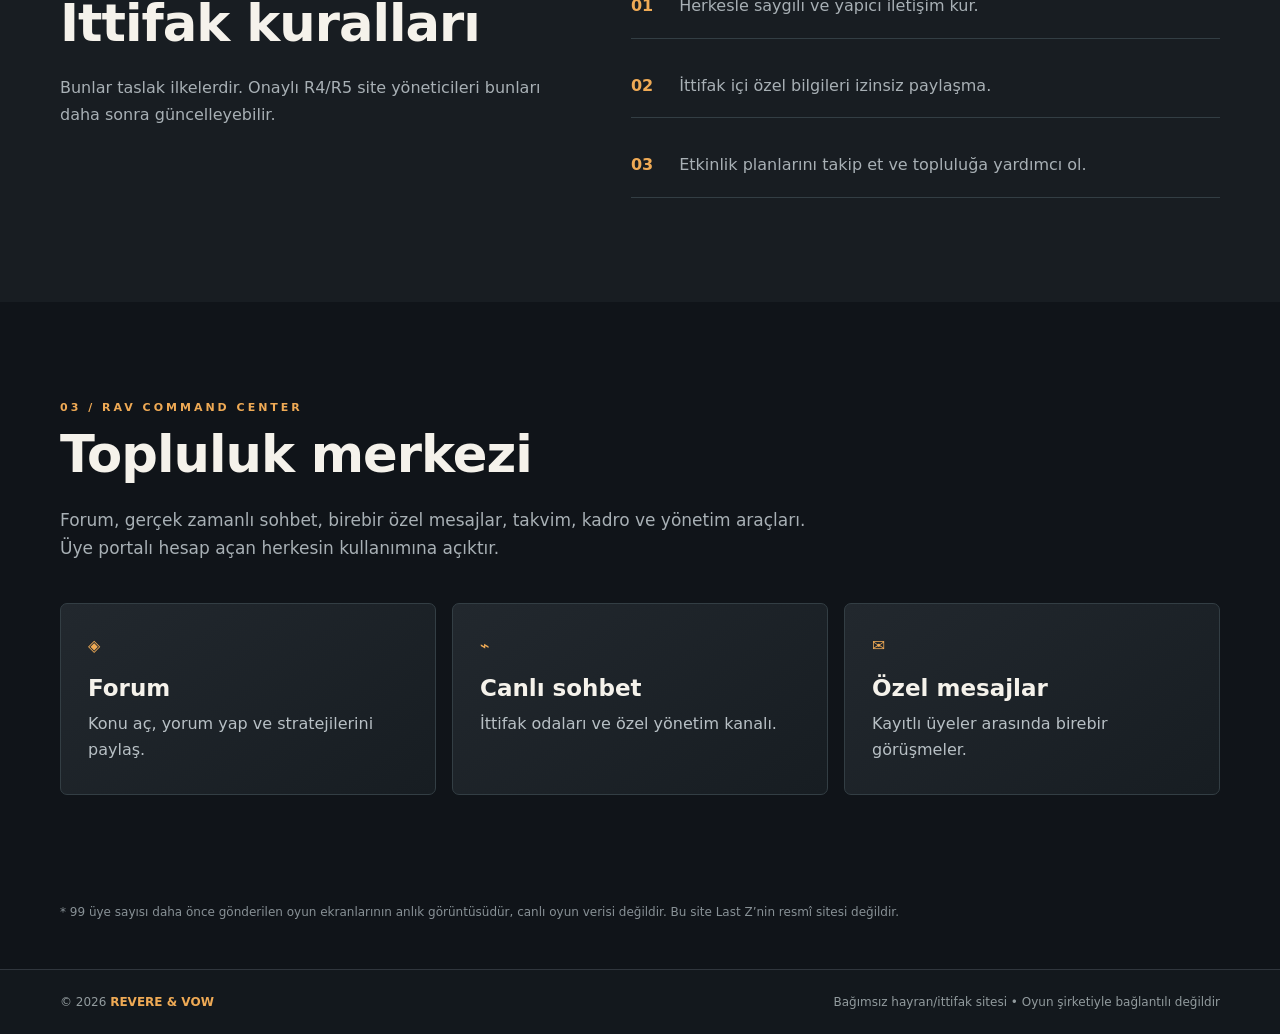
==== commit 2491052a: "feat(site): add Android beta APK download link to landing page" ====
--- a/public/index.html
+++ b/public/index.html
@@ -45,6 +45,20 @@
    <p class="tagline">HONOR <span>◆</span> UNITY <span>◆</span> VICTORY</p>
    <p class="hero-desc" data-t="heroDesc">Birlikte ayakta kalır, birlikte güçleniriz. RAV ittifakının resmî olmayan topluluk merkezi.</p>
    <div class="cta"><button class="gold" id="join-btn" type="button" data-t="joinBtn">İttifaka Katıl <span aria-hidden="true">↗</span></button><button class="outline" id="member-btn" type="button" data-t="memberBtn">Üye Portalı →</button></div>
+   <div class="android-beta" aria-label="RAV Alliance Android beta">
+    <div class="android-beta-copy">
+     <strong>📱 RAV Alliance <span class="beta-tag">BETA · v0.2.0</span></strong>
+     <small class="lang-tr">Android için sınırlı test sürümü. Yalnızca güvendiğiniz test kullanıcılarıyla paylaşın.</small>
+     <small class="lang-en">Limited Android test build. Share only with trusted testers.</small>
+    </div>
+    <a id="android-beta-download" class="android-beta-link"
+       href="https://github.com/zeynepl2003l-dev/revere-and-vow/releases/download/android-beta/RAV-Alliance-Android-Beta.apk"
+       target="_blank" rel="noopener noreferrer">
+     <span aria-hidden="true">↓</span>
+     <span class="lang-tr">Android Beta APK İndir</span>
+     <span class="lang-en">Download Android Beta APK</span>
+    </a>
+   </div>
    <div class="metricrow"><div><strong>RAV</strong><small data-t="metric1">Birlik ve dayanışma</small></div><div><strong>99</strong><small data-t="metric2">Eski kadro görüntüsü*</small></div><div><strong>R1—R5</strong><small data-t="metric3">Oyun rütbeleri</small></div></div>
   </div>
   <div class="hero-watermark" aria-hidden="true">RAV</div>
--- a/public/assets/styles.css
+++ b/public/assets/styles.css
@@ -53,3 +53,14 @@
 .pwa-help>p{font-size:14px;line-height:1.7;margin:8px 0 20px}
 .pwa-help button{width:100%}
 @media(max-width:480px){.headerbar{gap:7px}.topactions{gap:5px}.pwa-install-btn{width:32px;height:34px;flex-basis:32px;font-size:17px}.brand{gap:7px}.brand strong{font-size:11px}.brand small{letter-spacing:1.2px}.topactions button.small{padding:7px!important}}
+
+/* RAV server-authorized urgent notifications */
+.rav-alert-compose{margin:20px 0;padding:18px;border:1px solid #bb7045;background:#32251f;border-radius:10px;display:flex;flex-direction:column;gap:8px}
+.rav-alert-compose h3{color:#f4af6c;margin:0 0 8px}
+.rav-alert-compose textarea{min-height:85px;max-width:100%}
+.rav-alert-compose button.gold{align-self:flex-start}
+.rav-alert-item{margin:10px 0;padding:14px 17px;border-left:4px solid #e99851;background:#302923;border-radius:6px;overflow-wrap:anywhere}
+.rav-alert-item strong{color:#f4b679}
+.rav-alert-item p{line-height:1.55;color:#faf2ea;white-space:pre-wrap}
+.rav-push-controls{margin:12px 0 20px;padding:16px;border:1px solid #595652;border-radius:10px;background:#1c2328}
+.rav-push-controls .actions{display:flex;flex-wrap:wrap;gap:8px}
